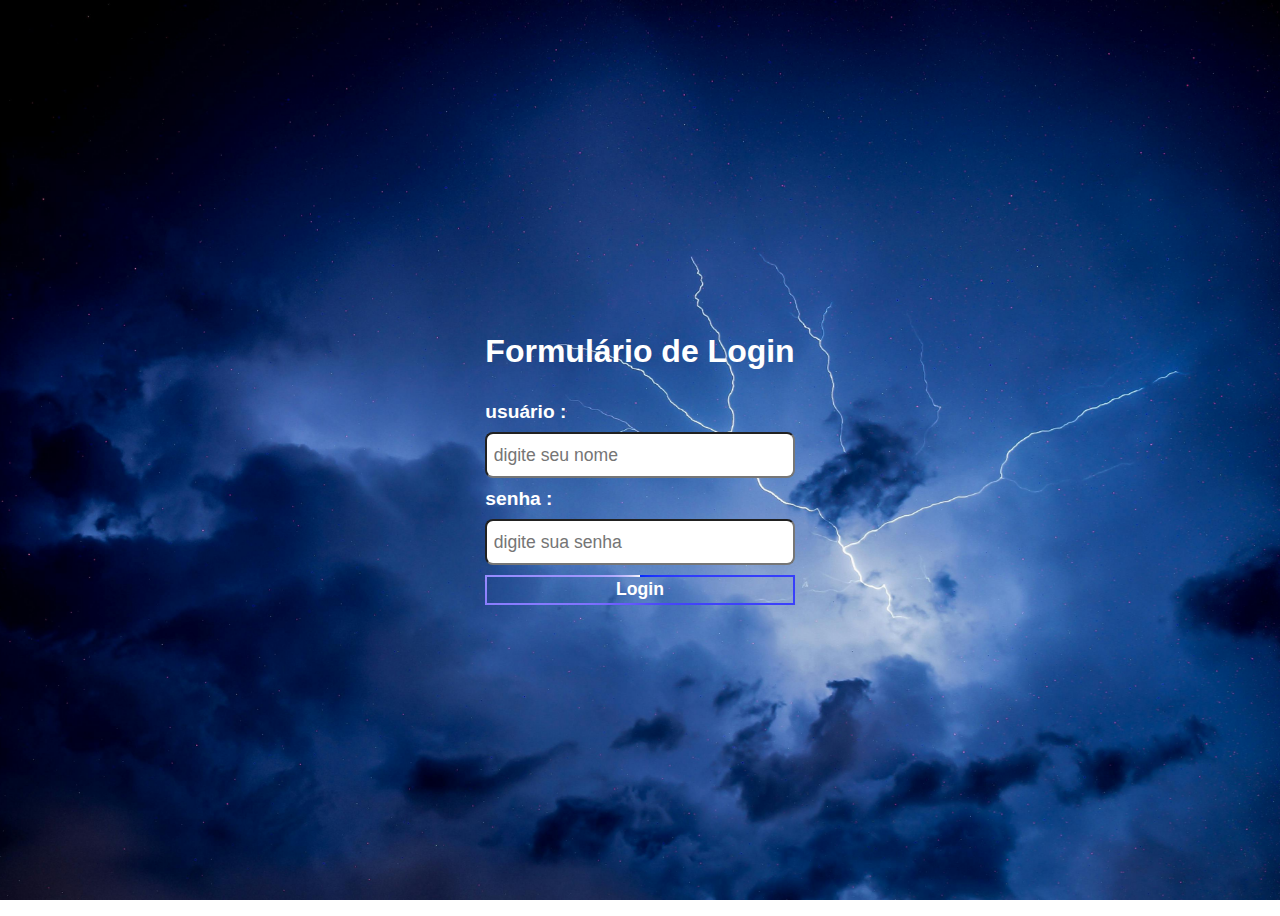
==== index.html @ e1eb60af "Add files via upload" ====
<!DOCTYPE html>
<html lang="en">
<head>
    <meta charset="UTF-8">
    <meta http-equiv="X-UA-Compatible" content="IE=edge">
    <meta name="viewport" content="width=device-width, initial-scale=1.0">
    <title>Form</title>
    <link rel="stylesheet" href="./style.css">
</head>
<body>
    <main class="form-box">
        <form class="form-login">
            <h1>Formulário de Login</h1>
            <label for="user">usuário :</label>
            <input type="text" name="user" id="user" placeholder="digite seu nome">
            <label for="password">senha :</label>
            <input type="text" name="password" id="password" placeholder="digite sua senha">
            <button class="btn" id="login">Login</button>
        </form>
    </main>

    <script src="./login.js" type="module"></script>
</body>
</html>
---- style.css ----
header{
    text-align: center;
    margin: auto;
    font-family: Arial, Helvetica, sans-serif;
    align-items: center;
    color: white;
    display: flex;
    justify-content: center;
}
body{
  
    background-image: url('img/pexels-arthur-shuraev-15184711.jpg');
    background-size: cover; 
    background-repeat: no-repeat; 
    background-image: url('img/pexels-pixabay-209831.jpg');
    background-image: url('img/pexels-fabiano-rodrigues-2290328.jpg');
    background-image: url('img/pexels-andre-furtado-1162251.jpg'); 
    background-image: url('img/pexels-pixabay-459439.jpg');
    background-image: url('img/wladislaw-sokolowskij-0vw4InAC-yM-unsplash.jpg');
    background-image: url("img/jakub-kriz-arOyDPUAJzc-unsplash.jpg");
    background-image: url("img/pexels-rodrigo-souza-2531709.jpg");
    max-width: 100%;
    background-position: center center;
    background-attachment: fixed;
}
#card {
    background: linear-gradient(180deg, #2b6be2ab 0%, #1700809c 100%);
    border-radius: 20px;
    margin: auto;
    text-align: center;
    padding: 10px;
    width: fit-content; 
    max-width: 90%; 
    transition: all 0.3s ease; 
    overflow: hidden; 
    color: white;
    font-family: Arial, Helvetica, sans-serif;
}

#search{
    background-color: rgb(39, 151, 248);
    border-radius: 5px;
    font-family: Arial, Helvetica, sans-serif;
    border-color: transparent;
    box-shadow: 5px 5px 10px rgba(0, 0, 0, 0.171);
    height: 40px ;
    transition: all 0.5s;
}
#search:hover{
    background-color: rgb(6, 6, 128);
    color: white;
}
#input {
    border-radius: 5px;
    font-family: Arial, Helvetica, sans-serif;
    box-shadow: 5px 5px 10px rgba(0, 0, 0, 0.171);
    background-color: rgb(247, 229, 250);
    height: 30px;
    width: 250px;
}


footer{
    text-align: center;
    margin: auto;
    font-family: Arial, Helvetica, sans-serif;
    padding: 10px;
    color: white;
}
#imgclima{
    height: 60px;
    text-align: center;
    padding: 10px;
}
#terra{
    height: 70px;
}
#terea{
    text-align: center;
    padding: 50px;
}


.carac{
    display: flex;
    justify-content: center;
    padding: 10px;
    margin: 0;

}
.vento{
    padding: 5px;
    background-color: transparent;
    color: white;
    border-color: transparent;
}
.umid{
    padding: 5px;
    background-color: transparent;
    color: white;
    border-color: transparent;
}
.mais{
    padding: 5px;
    background-color: transparent;
    color: white;
    border-color: transparent;
}
#imgclima:hover{
    animation-duration: 0.3s;
    animation-name: shake;
    animation-iteration-count: infinite;
    animation-direction: alternate;
    cursor: pointer;

}
@keyframes shake {
    0%{
        transform: translateX(-5);
        transform: translateY(-5);
    }
    25%{
        transform: translateX(10px);
        transform: translateY(5px);
    }
    50%{
        transform: translateX(-5px);    
    }
    75%{
        transform: translateX(10px);
        transform: translateY(-5px);
    }
    100%{
        transform: translateX(-5px);
        transform: translateY(5px);
    }
}
.graus{
    justify-content: center;
    display: flex;
}

.hide {
    display: none;
}
.form-box{
    height: 100vh;
    display: flex;
    justify-content: center;
    align-items: center;
    color: white;
    font-family: Arial, Helvetica, sans-serif;

}

.form-login{
    display: flex;
    flex-flow: column nowrap;
    max-width: 40%;
    gap: 0.6rem;
    color: var(--white);
    
}

.form-login label{
    font-size: 1.2rem;
    font-weight: bold;
}

.form-login input{
    font-size: 1.1rem;
    height: 40px;
    border-radius:8px;
    padding-left: .4rem;
}
.form-login .btn{
    background:var(--cor-3);
    
    animation: 5s rotate linear infinite;border-image: conic-gradient(from var(--angle) , rgb(0, 38, 255) , rgb(75, 72, 250) , rgb(109, 93, 255),rgb(250, 250, 250)  ) 1;
    color: var(--white);
    cursor: pointer;
    font-size: 1.1rem;
    font-weight: bold;
    height: 30px;
}

@keyframes rotate
{
    to
    {
        --angle: 360deg
    }
}
@property --angle
{

    syntax: '<angle>';
    initial-value: 0deg;
    inherits: false;

}
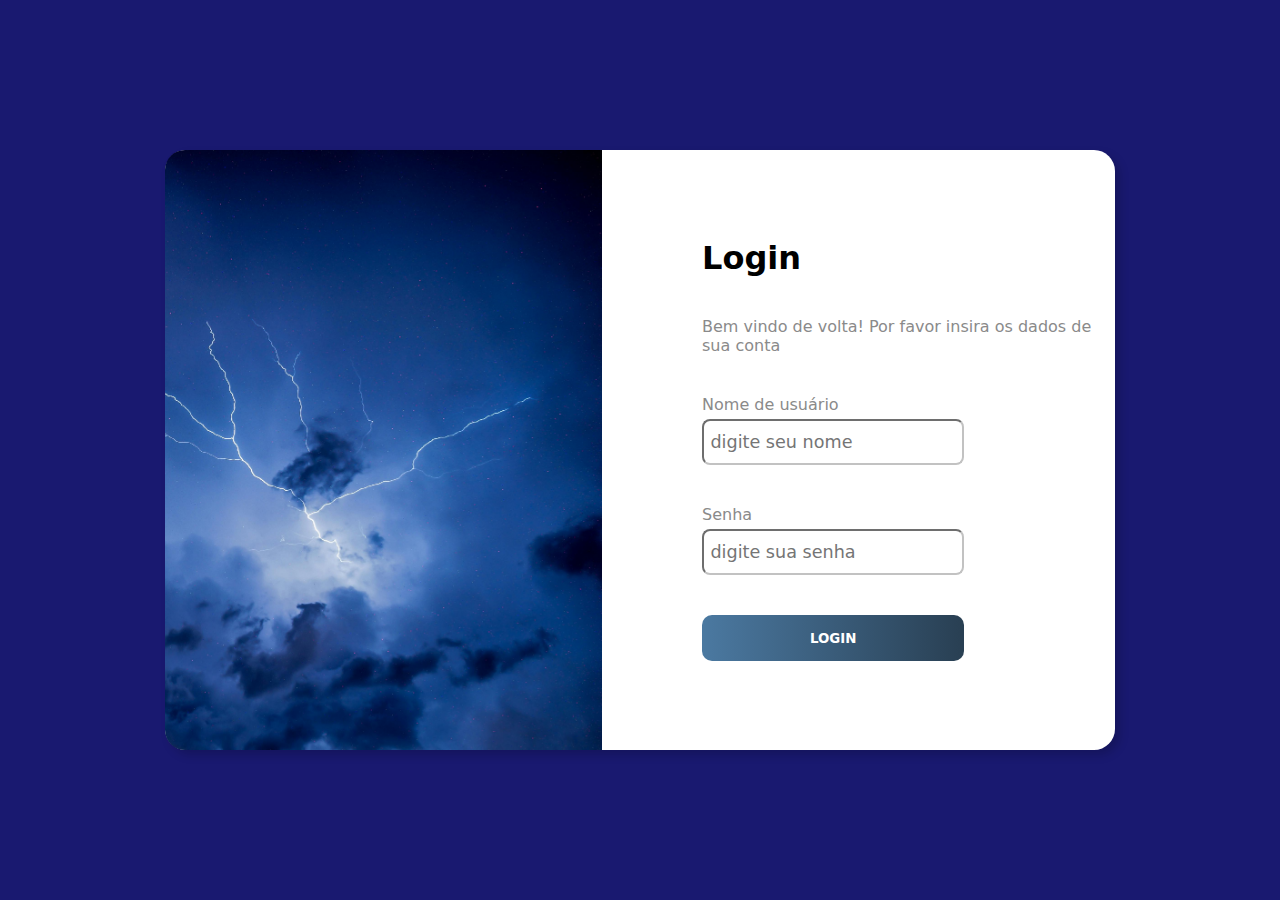
==== commit ba9e707f: "Add files via upload" ====
--- a/index.html
+++ b/index.html
@@ -1,24 +1,37 @@
 <!DOCTYPE html>
 <html lang="en">
+
 <head>
     <meta charset="UTF-8">
     <meta http-equiv="X-UA-Compatible" content="IE=edge">
     <meta name="viewport" content="width=device-width, initial-scale=1.0">
     <title>Form</title>
-    <link rel="stylesheet" href="./style.css">
+    <link rel="stylesheet" href="./stylee.css">
 </head>
+
 <body>
     <main class="form-box">
-        <form class="form-login">
-            <h1>Formulário de Login</h1>
-            <label for="user">usuário :</label>
-            <input type="text" name="user" id="user" placeholder="digite seu nome">
-            <label for="password">senha :</label>
-            <input type="text" name="password" id="password" placeholder="digite sua senha">
-            <button class="btn" id="login">Login</button>
-        </form>
+        <section class="imagem-login">
+            
+        </section>
+        <section class="caixa">
+            <form class="form-login">
+                <h1>Login</h1>
+                <label for="welcome" class="welcome">Bem vindo de volta! Por favor insira os dados de sua conta</label>
+                <div class="user dados">
+                    <label for="user">Nome de usuário</label>
+                    <input type="text" name="user" id="user" placeholder="digite seu nome">
+                </div>
+                <div class="senha dados">
+                    <label for="password">Senha</label>
+                    <input type="text" name="password" id="password" placeholder="digite sua senha">
+                </div>
+                <button class="btn" id="login">Login</button>
+            </form>
+        </section>
     </main>
 
     <script src="./login.js" type="module"></script>
 </body>
+
 </html>--- a/stylee.css
+++ b/stylee.css
@@ -0,0 +1,115 @@
+body{
+    background-color: #191970;
+    height: 100vh;
+    display: flex;
+    align-items: center;
+    justify-content: center;
+    padding: 0;
+    margin: 0;
+}
+
+*{
+    font-family: system-ui, -apple-system, BlinkMacSystemFont, 'Segoe UI', Roboto, Oxygen, Ubuntu, Cantarell, 'Open Sans', 'Helvetica Neue', sans-serif;
+}
+
+label{
+    color: #8a8a8a;
+}
+
+.welcome{
+   font-size: 1;
+}
+
+h1{
+    font-size: 2rem;
+    margin: 0;
+}
+
+.form-login .btn{
+    background-image: linear-gradient(to right, #4B79A1 0%, #283E51  51%, #4B79A1  100%);
+    padding: 15px 45px;
+    text-align: center;
+    text-transform: uppercase;
+    height: 46px;
+    width: 262.39px;
+    transition: 0.5s;
+    background-size: 200% auto;
+    color: white; 
+    font-weight: bold;    
+    border: none;       
+
+    border-radius: 10px;
+    display: block;
+}
+
+.form-login .btn:hover {
+    background-position: right center; /* change the direction of the change here */
+    color: #fff;
+    text-decoration: none;
+}
+
+.form-login{
+    display: flex;
+    align-items:initial;
+    flex-direction: column;
+    gap: 40px;
+}
+
+.imagem-login{
+    height: 600px;
+    width: 500px;
+    background-image: url(./img/pexels-rodrigo-souza-2531709.jpg);
+    background-size: cover; 
+    background-repeat: no-repeat; 
+    background-position: right;
+    
+    border-radius: 20px 0 0 20px;
+}
+
+.form-box{
+    display: flex;
+    align-items: center;
+    width: 950px;
+    gap: 100px;
+    background-color: #fff;
+    border-radius: 21px;
+    box-shadow: 5px 5px 10px rgba(0, 0, 0, 0.171);;
+}
+
+.dados{
+    display: flex;
+    flex-direction: column;
+    gap: 5px;
+}
+
+.form-login input{
+    font-size: 1.1rem;
+    height: 40px;
+    border-radius:8px;
+    padding-left: .4rem;
+    height: 40px;
+    width: 250px;
+    background: none;
+    border-color: #c2c2c2 #c2c2c2 #c2c2c2 #c2c2c2;
+}
+
+/* Responsive styles */
+@media (max-width: 768px) {
+    .form-box{
+        flex-direction: column;
+        width: 100%;
+        padding: 20px;
+    }
+section.imagem-login{
+    background-image: none;
+    height: 0;
+    width: 0;
+}
+    .form-login .btn{
+        width: 100%;
+    }
+
+    .form-login input{
+        width: 100%;
+    }
+}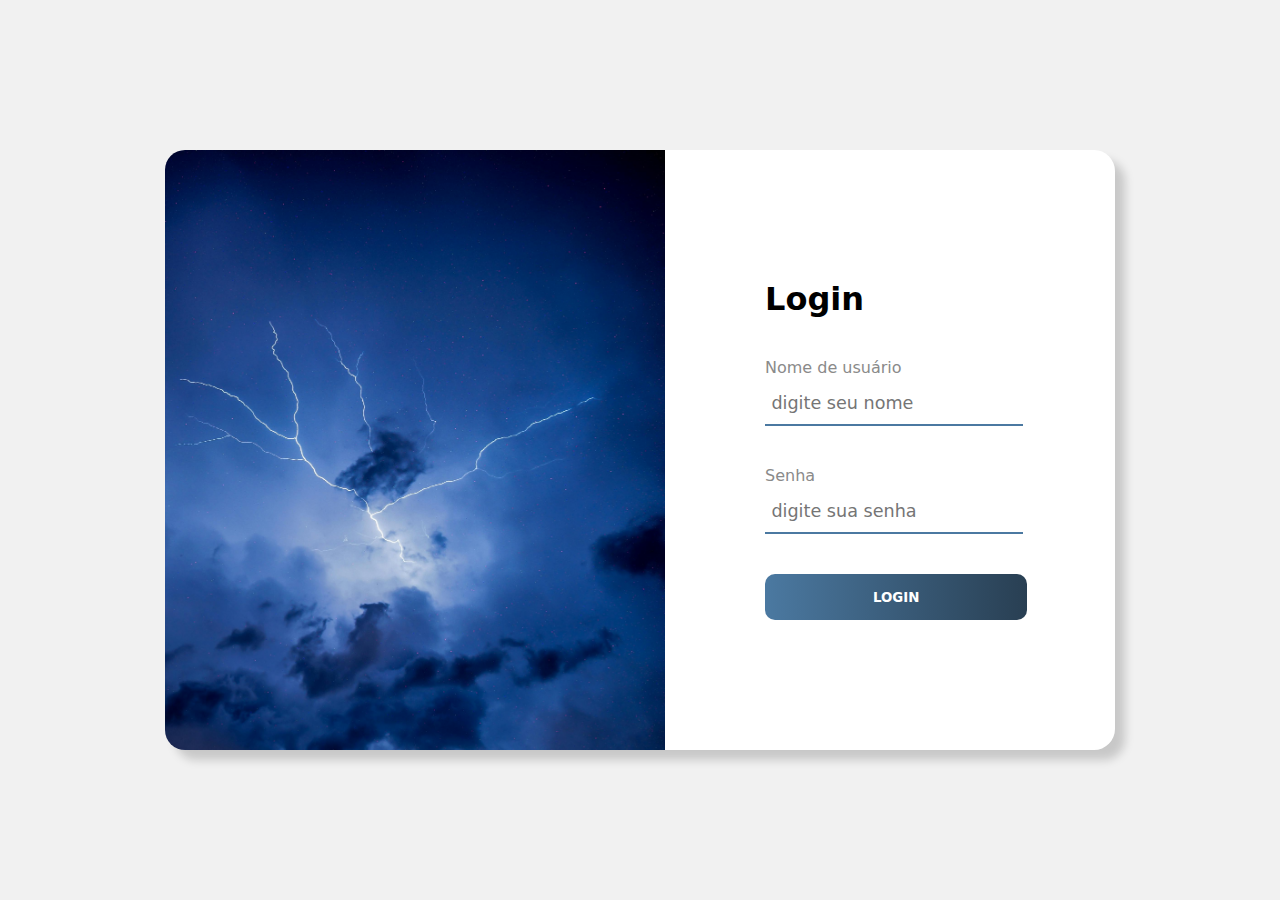
==== commit fcc81059: "Add files via upload" ====
--- a/index.html
+++ b/index.html
@@ -17,7 +17,7 @@
         <section class="caixa">
             <form class="form-login">
                 <h1>Login</h1>
-                <label for="welcome" class="welcome">Bem vindo de volta! Por favor insira os dados de sua conta</label>
+                
                 <div class="user dados">
                     <label for="user">Nome de usuário</label>
                     <input type="text" name="user" id="user" placeholder="digite seu nome">
--- a/stylee.css
+++ b/stylee.css
@@ -1,5 +1,5 @@
 body{
-    background-color: #191970;
+    background-color: #f1f1f1;
     height: 100vh;
     display: flex;
     align-items: center;
@@ -73,7 +73,7 @@
     gap: 100px;
     background-color: #fff;
     border-radius: 21px;
-    box-shadow: 5px 5px 10px rgba(0, 0, 0, 0.171);;
+    box-shadow: 10px 10px 10px rgba(0, 0, 0, 0.171);;
 }
 
 .dados{
@@ -85,12 +85,15 @@
 .form-login input{
     font-size: 1.1rem;
     height: 40px;
-    border-radius:8px;
+    border-top: none;
+    border-left: none;
+    border-right: none;
+   
     padding-left: .4rem;
     height: 40px;
     width: 250px;
     background: none;
-    border-color: #c2c2c2 #c2c2c2 #c2c2c2 #c2c2c2;
+    border-color: #4B79A1 ;
 }
 
 /* Responsive styles */
@@ -111,5 +114,6 @@
 
     .form-login input{
         width: 100%;
+        border-top: none;
     }
-}+}
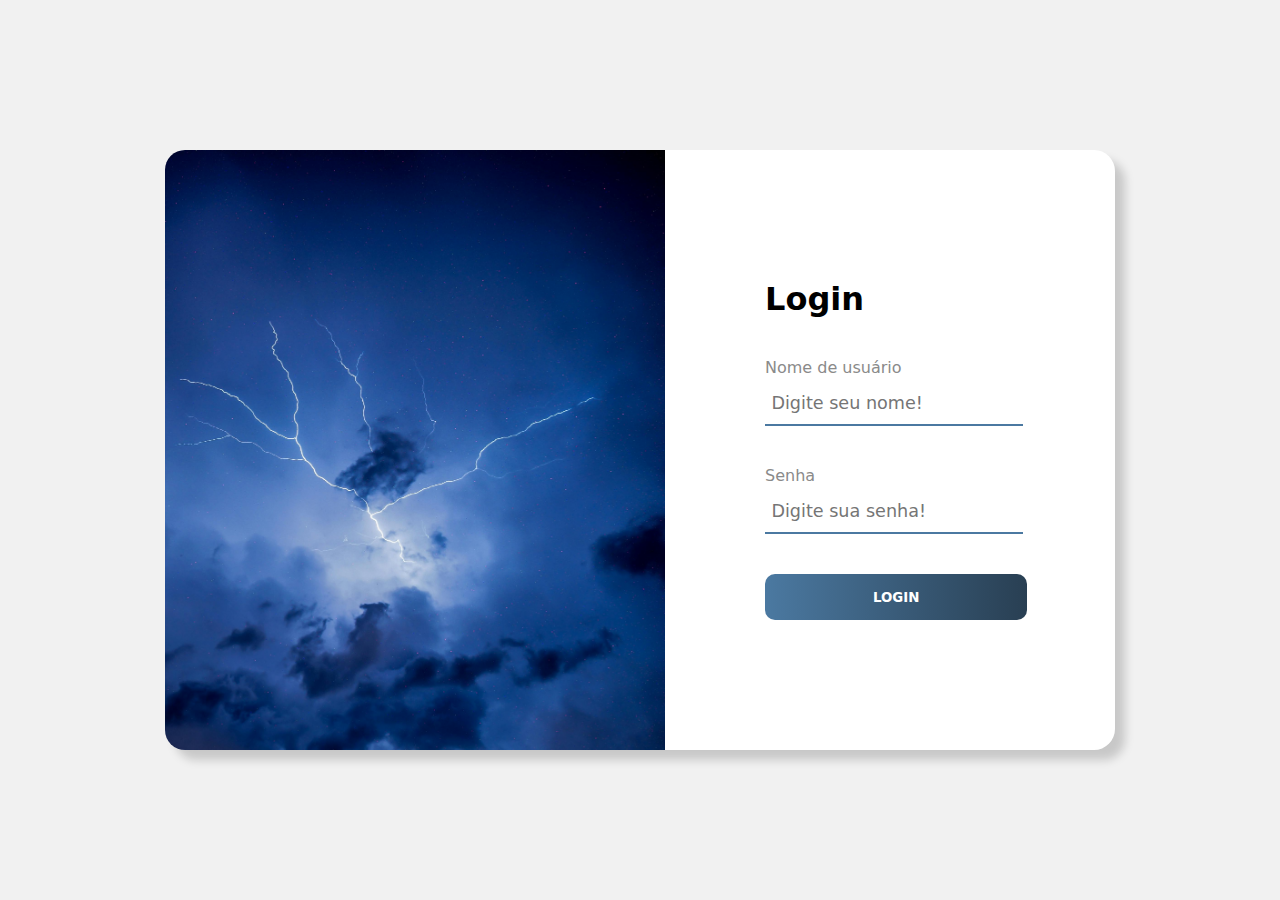
==== commit 253b1bf2: "Add files via upload" ====
--- a/index.html
+++ b/index.html
@@ -20,11 +20,11 @@
                 
                 <div class="user dados">
                     <label for="user">Nome de usuário</label>
-                    <input type="text" name="user" id="user" placeholder="digite seu nome">
+                    <input type="text" name="user" id="user" placeholder="Digite seu nome!">
                 </div>
                 <div class="senha dados">
                     <label for="password">Senha</label>
-                    <input type="text" name="password" id="password" placeholder="digite sua senha">
+                    <input type="password" name="password" id="password" placeholder="Digite sua senha!">
                 </div>
                 <button class="btn" id="login">Login</button>
             </form>
